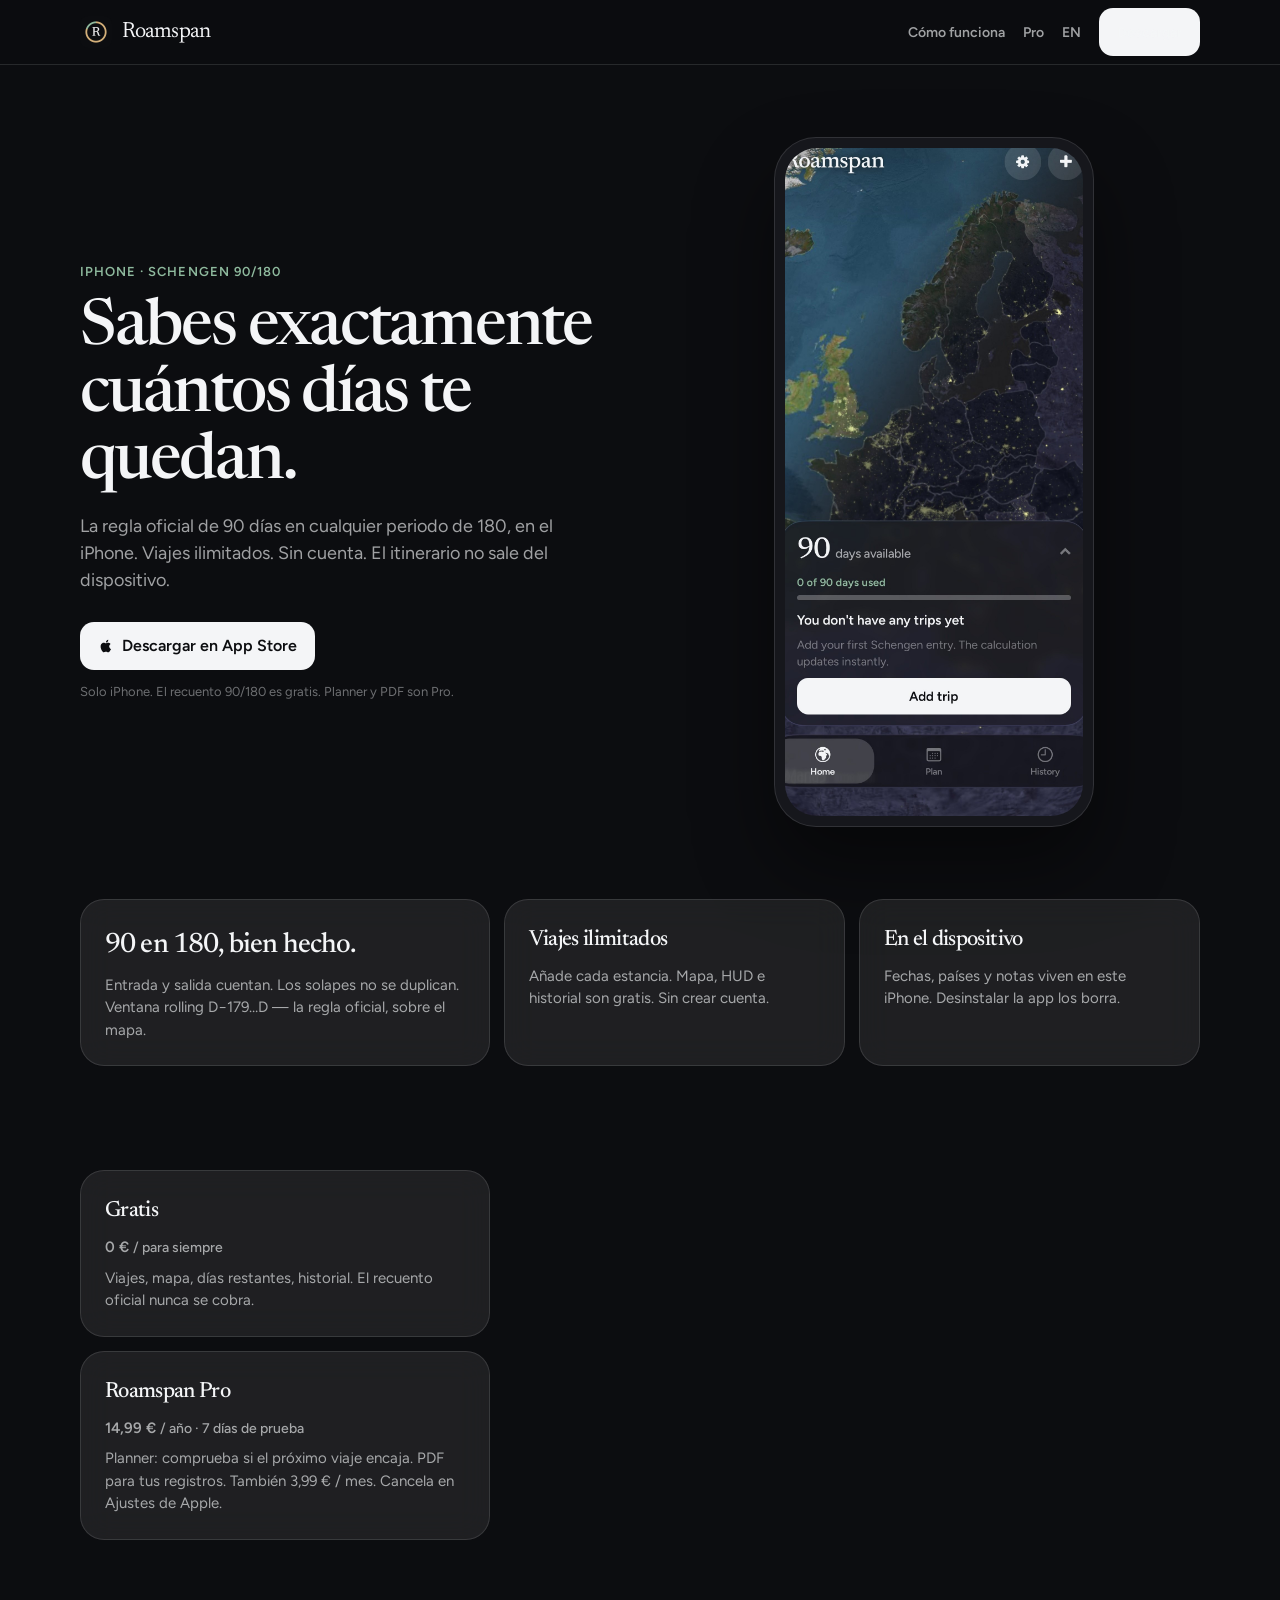
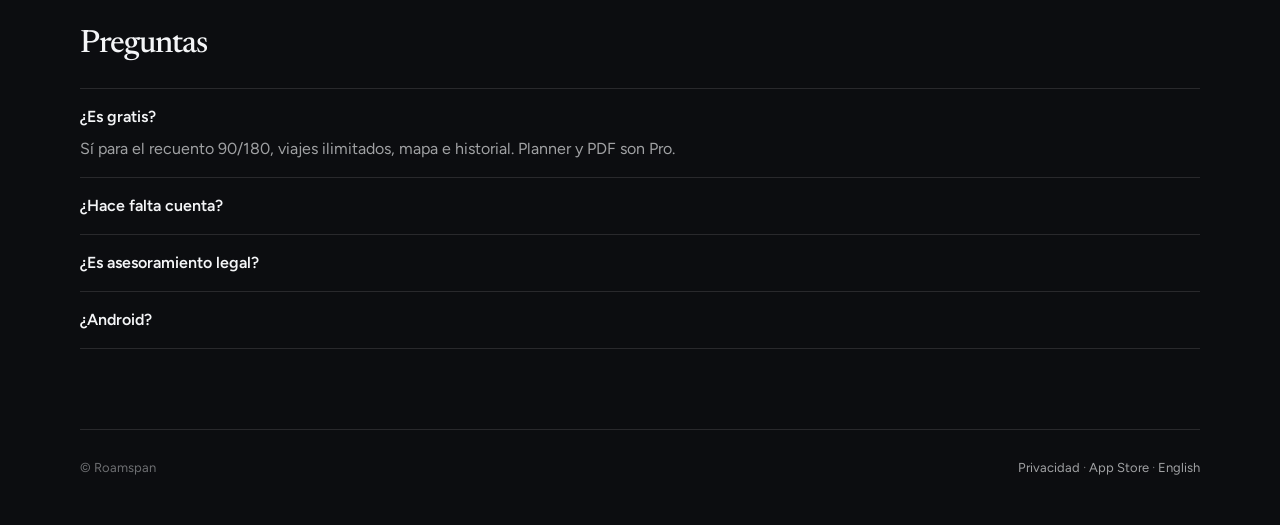
==== es/index.html @ 3d86e98d "feat(web): landing en inglés como idioma principal Raíz y privacidad en inglés; español en /es/. Moc" ====
<!doctype html>
<html lang="es">
<head>
  <meta charset="utf-8" />
  <meta name="viewport" content="width=device-width, initial-scale=1" />
  <title>Roamspan — Sabes cuántos días Schengen te quedan</title>
  <meta name="description" content="La regla oficial 90/180 en el iPhone. Viajes ilimitados, sin cuenta. El itinerario no sale del dispositivo." />
  <link rel="canonical" href="https://roamspan.app/es/" />
  <link rel="alternate" hreflang="en" href="https://roamspan.app/" />
  <link rel="alternate" hreflang="es" href="https://roamspan.app/es/" />
  <link rel="alternate" hreflang="x-default" href="https://roamspan.app/" />
  <meta name="apple-itunes-app" content="app-id=6804630253, affiliate-data=ct=web_es" />
  <meta property="og:locale" content="es_ES" />
  <meta property="og:title" content="Roamspan — Sabes cuántos días Schengen te quedan" />
  <meta property="og:image" content="https://roamspan.app/og.jpg" />
  <link rel="icon" href="/favicon.png" />
  <link rel="apple-touch-icon" href="/icon.png" />
  <link rel="preconnect" href="https://fonts.googleapis.com" />
  <link rel="preconnect" href="https://fonts.gstatic.com" crossorigin />
  <link href="https://fonts.googleapis.com/css2?family=Figtree:wght@400;500;600&family=Newsreader:opsz,wght@6..72,500&display=swap" rel="stylesheet" />
  <link rel="stylesheet" href="/styles.css" />
</head>
<body>
  <header class="nav">
    <div class="wrap nav-inner">
      <a class="brand" href="/es/"><img src="/icon.png" width="32" height="32" alt="" />Roamspan</a>
      <nav class="nav-links">
        <a href="#how">Cómo funciona</a>
        <a href="#pro">Pro</a>
        <a href="/" class="lang" hreflang="en">EN</a>
        <a class="btn" href="https://apps.apple.com/app/id6804630253">Descargar</a>
      </nav>
    </div>
  </header>

  <main>
    <section class="wrap hero">
      <div>
        <p class="kicker">iPhone · Schengen 90/180</p>
        <h1>Sabes exactamente cuántos días te quedan.</h1>
        <p class="lede">La regla oficial de 90 días en cualquier periodo de 180, en el iPhone. Viajes ilimitados. Sin cuenta. El itinerario no sale del dispositivo.</p>
        <div class="cta-row">
          <a class="btn" href="https://apps.apple.com/app/id6804630253">
            <svg viewBox="0 0 24 24" aria-hidden="true"><path fill="currentColor" d="M16.7 12.6c0-2.4 2-3.6 2.1-3.7-1.1-1.7-2.9-1.9-3.5-1.9-1.5-.2-2.9.9-3.6.9s-1.9-1-3.1-.9c-1.6 0-3.1 1-3.9 2.4-1.7 2.9-.4 7.2 1.2 9.6.8 1.2 1.7 2.5 3 2.4 1.2-.1 1.6-.7 3.1-.7s1.8.7 3.1.7 2-.1 3-2.3c1.1-1.3 1.5-2.5 1.5-2.6-.1 0-2.8-1.1-2.9-4.3zM14.5 5.8c.6-.8 1.1-1.9.9-3-.9 0-2 .6-2.6 1.3-.6.7-1.1 1.8-.9 2.8 1 .1 2-.5 2.6-1.1z"/></svg>
            Descargar en App Store
          </a>
        </div>
        <p class="fine">Solo iPhone. El recuento 90/180 es gratis. Planner y PDF son Pro.</p>
      </div>
      <div class="phone" aria-hidden="true">
        <img src="/app-home.jpg" alt="" width="390" height="800" />
      </div>
    </section>

    <section class="wrap bento" id="how">
      <article class="card wide">
        <h2>90 en 180, bien hecho.</h2>
        <p>Entrada y salida cuentan. Los solapes no se duplican. Ventana rolling D−179…D — la regla oficial, sobre el mapa.</p>
      </article>
      <article class="card">
        <h3>Viajes ilimitados</h3>
        <p>Añade cada estancia. Mapa, HUD e historial son gratis. Sin crear cuenta.</p>
      </article>
      <article class="card">
        <h3>En el dispositivo</h3>
        <p>Fechas, países y notas viven en este iPhone. Desinstalar la app los borra.</p>
      </article>
    </section>

    <section class="wrap bento" id="pro">
      <article class="card">
        <h3>Gratis</h3>
        <p class="price">0 € <span>/ para siempre</span></p>
        <p>Viajes, mapa, días restantes, historial. El recuento oficial nunca se cobra.</p>
      </article>
      <article class="card wide">
        <h3>Roamspan Pro</h3>
        <p class="price">14,99 € <span>/ año · 7 días de prueba</span></p>
        <p>Planner: comprueba si el próximo viaje encaja. PDF para tus registros. También 3,99 € / mes. Cancela en Ajustes de Apple.</p>
      </article>
    </section>

    <section class="wrap faq">
      <h2>Preguntas</h2>
      <details open>
        <summary>¿Es gratis?</summary>
        <p>Sí para el recuento 90/180, viajes ilimitados, mapa e historial. Planner y PDF son Pro.</p>
      </details>
      <details>
        <summary>¿Hace falta cuenta?</summary>
        <p>No. No hay inicio de sesión. Los viajes se quedan en el iPhone.</p>
      </details>
      <details>
        <summary>¿Es asesoramiento legal?</summary>
        <p>No. Roamspan es una herramienta de planificación. Las autoridades fronterizas tienen siempre la decisión definitiva.</p>
      </details>
      <details>
        <summary>¿Android?</summary>
        <p>No en V1. Roamspan es solo iPhone por ahora.</p>
      </details>
    </section>
  </main>

  <footer class="wrap foot">
    <span>© Roamspan</span>
    <span>
      <a href="/es/privacy/">Privacidad</a>
      ·
      <a href="https://apps.apple.com/app/id6804630253">App Store</a>
      ·
      <a href="/" hreflang="en">English</a>
    </span>
  </footer>
</body>
</html>
---- styles.css ----
:root {
  --bg: #0c0d10;
  --fg: #f4f5f7;
  --muted: rgba(244, 245, 247, 0.64);
  --subtle: rgba(244, 245, 247, 0.42);
  --ok: #8fba9e;
  --warn: #d4b07a;
  --fill: rgba(255, 255, 255, 0.08);
  --line: rgba(244, 245, 247, 0.12);
  --glass: rgba(22, 23, 28, 0.55);
}

* { box-sizing: border-box; margin: 0; padding: 0; }
html { scroll-behavior: smooth; }
body {
  font-family: Figtree, ui-sans-serif, system-ui, sans-serif;
  background: var(--bg);
  color: var(--fg);
  line-height: 1.5;
  -webkit-font-smoothing: antialiased;
}
a { color: inherit; }
img { max-width: 100%; display: block; }

.wrap { width: min(1120px, calc(100% - 40px)); margin-inline: auto; }
.serif { font-family: Newsreader, ui-serif, Georgia, serif; }

.nav {
  position: sticky;
  top: 0;
  z-index: 20;
  backdrop-filter: blur(18px);
  background: rgba(12, 13, 16, 0.72);
  border-bottom: 1px solid var(--line);
}
.nav-inner {
  display: flex;
  align-items: center;
  justify-content: space-between;
  min-height: 64px;
  gap: 16px;
}
.brand {
  display: flex;
  align-items: center;
  gap: 10px;
  text-decoration: none;
  font-family: Newsreader, ui-serif, Georgia, serif;
  font-size: 22px;
  letter-spacing: -0.04em;
}
.brand img { width: 32px; height: 32px; border-radius: 8px; }
.nav-links { display: flex; align-items: center; gap: 18px; }
.nav-links a { color: var(--muted); text-decoration: none; font-size: 14px; font-weight: 600; }
.nav-links a:hover { color: var(--fg); }
.lang { font-size: 13px; color: var(--subtle); text-decoration: none; font-weight: 600; }

.btn {
  display: inline-flex;
  align-items: center;
  justify-content: center;
  gap: 8px;
  min-height: 48px;
  padding: 0 18px;
  border-radius: 14px;
  background: var(--fg);
  color: var(--bg);
  font-weight: 600;
  font-size: 16px;
  text-decoration: none;
  border: 0;
}
.btn:hover { filter: brightness(0.96); }
.btn svg { width: 16px; height: 16px; }
.btn-ghost {
  background: transparent;
  color: var(--fg);
  border: 1px solid var(--line);
}

.hero {
  display: grid;
  grid-template-columns: 1fr 1fr;
  gap: 56px;
  align-items: center;
  padding: 72px 0 40px;
}
.kicker {
  color: var(--ok);
  font-size: 13px;
  font-weight: 600;
  letter-spacing: 0.08em;
  text-transform: uppercase;
  margin-bottom: 14px;
}
h1 {
  font-family: Newsreader, ui-serif, Georgia, serif;
  font-size: clamp(40px, 5vw, 64px);
  font-weight: 500;
  letter-spacing: -0.035em;
  line-height: 1.05;
  margin-bottom: 16px;
}
.lede {
  color: var(--muted);
  font-size: 18px;
  max-width: 42ch;
  margin-bottom: 28px;
}
.cta-row { display: flex; flex-wrap: wrap; gap: 12px; align-items: center; }
.fine { color: var(--subtle); font-size: 13px; margin-top: 12px; }

.phone {
  justify-self: center;
  width: min(320px, 100%);
  aspect-ratio: 9 / 19.4;
  border-radius: 42px;
  padding: 10px;
  background: #16171c;
  border: 1px solid var(--line);
  box-shadow: 0 40px 80px rgba(0, 0, 0, 0.45);
}
.phone img {
  width: 100%;
  height: 100%;
  object-fit: cover;
  object-position: top;
  border-radius: 32px;
}

.bento {
  display: grid;
  grid-template-columns: 1.2fr 1fr 1fr;
  gap: 14px;
  padding: 32px 0 72px;
}
.card {
  background: var(--fill);
  border: 1px solid var(--line);
  border-radius: 24px;
  padding: 24px;
  backdrop-filter: blur(16px);
}
.card.wide { grid-column: 1; }
.card h2, .card h3 {
  font-family: Newsreader, ui-serif, Georgia, serif;
  font-weight: 500;
  letter-spacing: -0.03em;
  margin-bottom: 8px;
}
.card h2 { font-size: 28px; }
.card h3 { font-size: 22px; }
.card p { color: var(--muted); font-size: 15px; }
.price { font-size: 28px; font-weight: 600; margin: 8px 0; }
.price span { font-size: 14px; color: var(--muted); font-weight: 500; }

.faq { padding: 8px 0 80px; }
.faq h2 {
  font-family: Newsreader, ui-serif, Georgia, serif;
  font-size: 32px;
  font-weight: 500;
  letter-spacing: -0.03em;
  margin-bottom: 20px;
}
details {
  border-top: 1px solid var(--line);
  padding: 16px 0;
}
details:last-of-type { border-bottom: 1px solid var(--line); }
summary {
  cursor: pointer;
  font-weight: 600;
  list-style: none;
}
summary::-webkit-details-marker { display: none; }
details p { color: var(--muted); margin-top: 8px; max-width: 62ch; }

.foot {
  border-top: 1px solid var(--line);
  padding: 28px 0 48px;
  display: flex;
  justify-content: space-between;
  gap: 16px;
  flex-wrap: wrap;
  color: var(--subtle);
  font-size: 13px;
}
.foot a { color: var(--muted); text-decoration: none; }
.legal { max-width: 68ch; color: var(--muted); font-size: 16px; line-height: 1.6; }
.legal p + p { margin-top: 14px; }
.page { padding: 48px 0 80px; }
.page h1 { font-size: 42px; margin-bottom: 24px; }

@media (max-width: 840px) {
  .hero { grid-template-columns: 1fr; padding-top: 40px; }
  .phone { order: -1; width: min(260px, 70vw); }
  .bento { grid-template-columns: 1fr; }
  .card.wide { grid-column: auto; }
  h1 { font-size: 40px; }
}
@media (prefers-reduced-motion: reduce) {
  html { scroll-behavior: auto; }
}
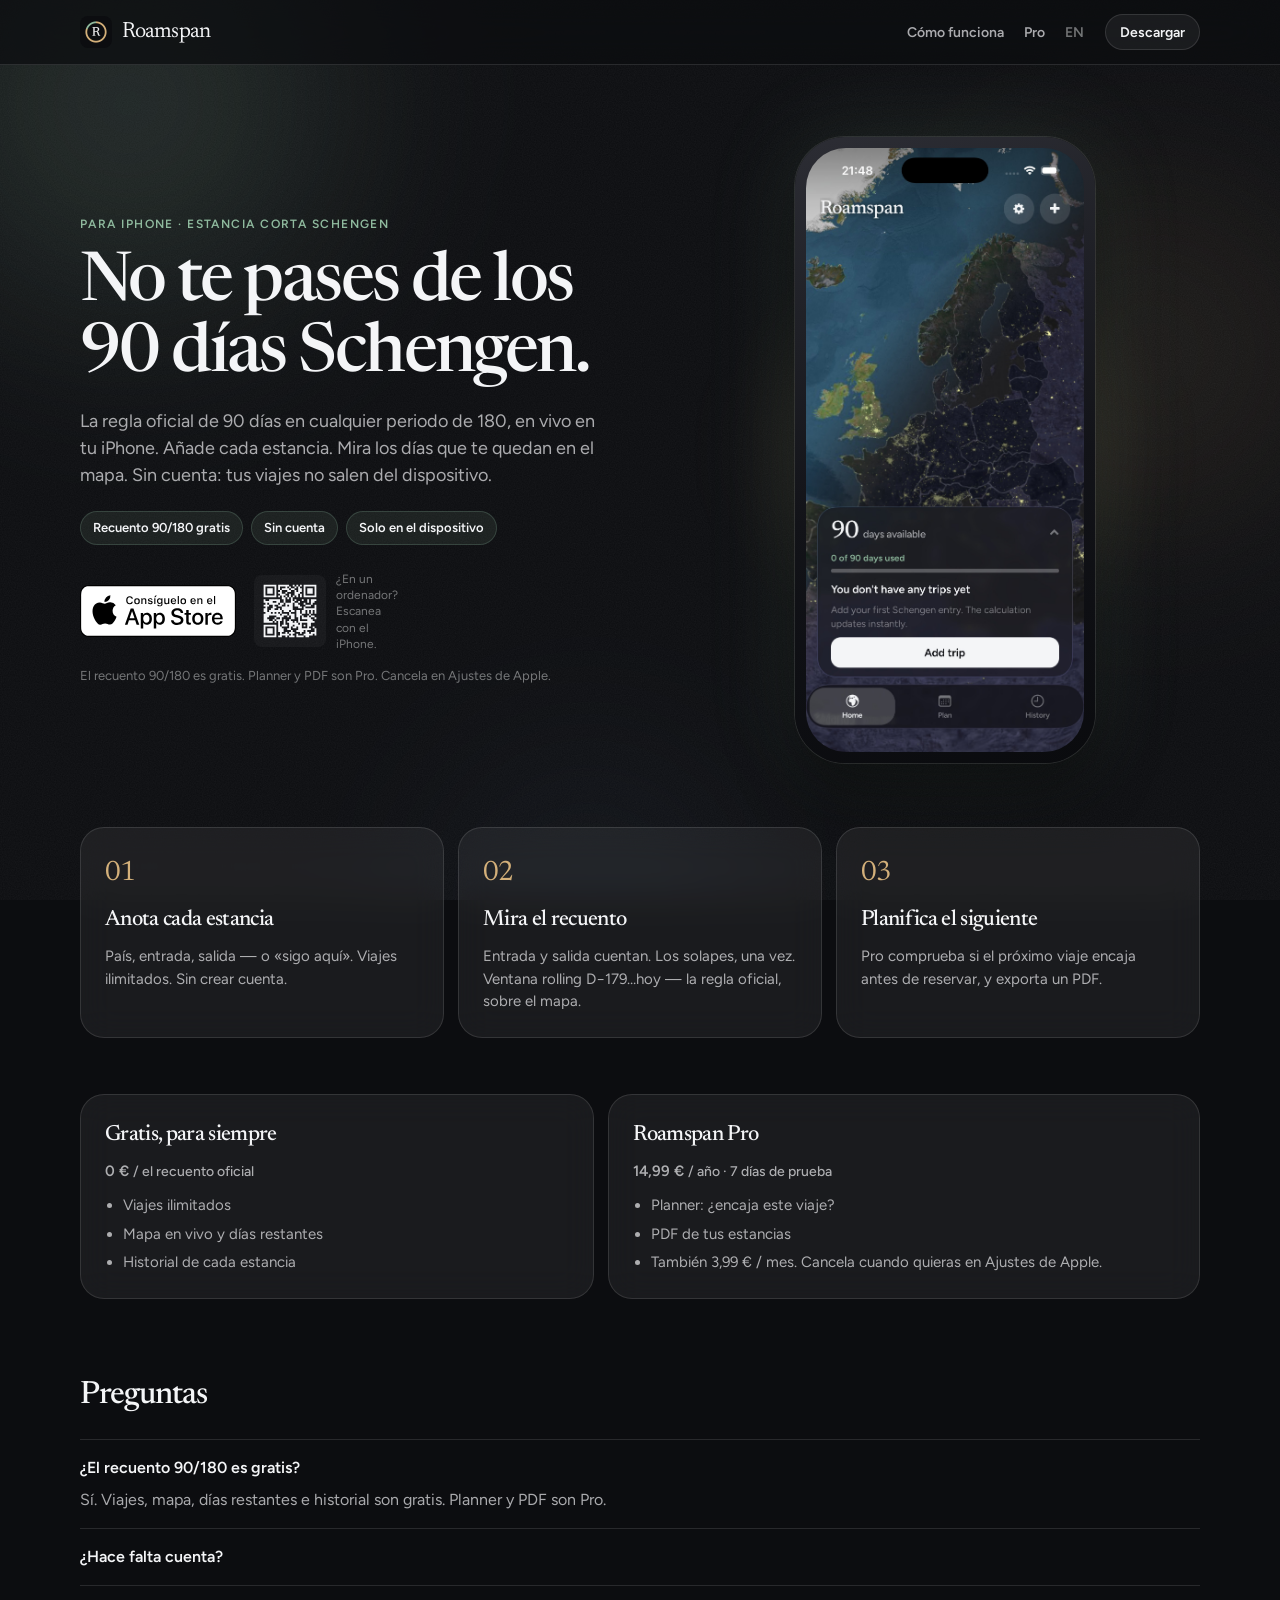
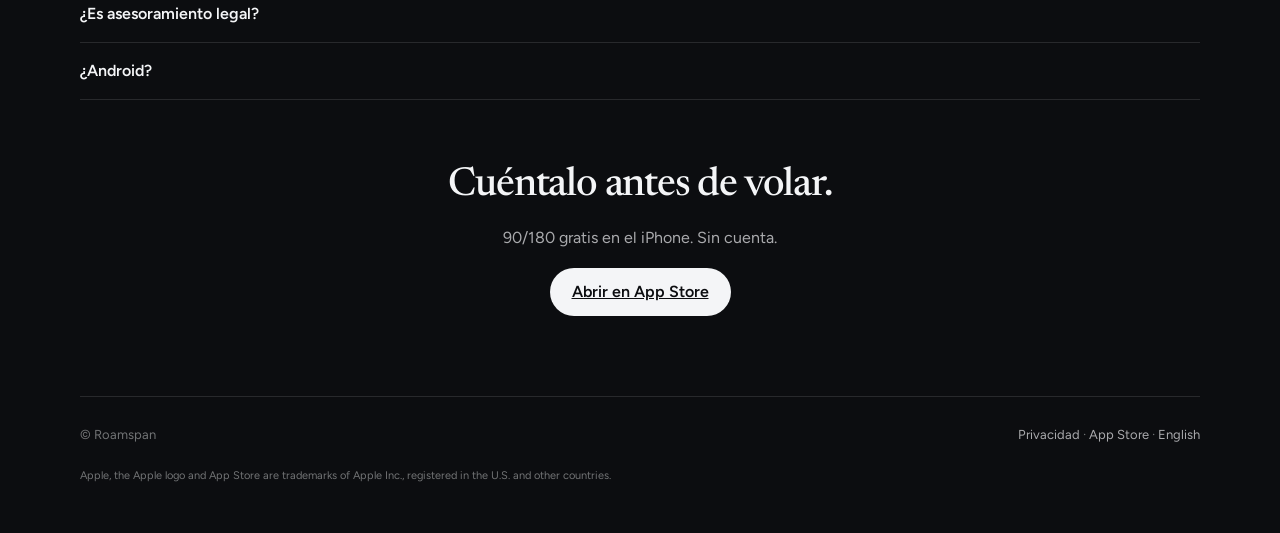
==== commit f85619f8: "fix(web): badge oficial de Apple, mockup completo y copy de conversión Fondo con orbes, CTA de nav l" ====
--- a/es/index.html
+++ b/es/index.html
@@ -3,15 +3,15 @@
 <head>
   <meta charset="utf-8" />
   <meta name="viewport" content="width=device-width, initial-scale=1" />
-  <title>Roamspan — Sabes cuántos días Schengen te quedan</title>
-  <meta name="description" content="La regla oficial 90/180 en el iPhone. Viajes ilimitados, sin cuenta. El itinerario no sale del dispositivo." />
+  <title>Roamspan — No te pases de los 90 días Schengen</title>
+  <meta name="description" content="La regla oficial de 90 días en cualquier periodo de 180, en vivo en el iPhone. Viajes ilimitados. Sin cuenta. El itinerario no sale del dispositivo." />
   <link rel="canonical" href="https://roamspan.app/es/" />
   <link rel="alternate" hreflang="en" href="https://roamspan.app/" />
   <link rel="alternate" hreflang="es" href="https://roamspan.app/es/" />
   <link rel="alternate" hreflang="x-default" href="https://roamspan.app/" />
   <meta name="apple-itunes-app" content="app-id=6804630253, affiliate-data=ct=web_es" />
   <meta property="og:locale" content="es_ES" />
-  <meta property="og:title" content="Roamspan — Sabes cuántos días Schengen te quedan" />
+  <meta property="og:title" content="Roamspan — No te pases de los 90 días Schengen" />
   <meta property="og:image" content="https://roamspan.app/og.jpg" />
   <link rel="icon" href="/favicon.png" />
   <link rel="apple-touch-icon" href="/icon.png" />
@@ -21,6 +21,13 @@
   <link rel="stylesheet" href="/styles.css" />
 </head>
 <body>
+  <div class="bg" aria-hidden="true">
+    <div class="orb orb-a"></div>
+    <div class="orb orb-b"></div>
+    <div class="orb orb-c"></div>
+    <div class="grain"></div>
+  </div>
+
   <header class="nav">
     <div class="wrap nav-inner">
       <a class="brand" href="/es/"><img src="/icon.png" width="32" height="32" alt="" />Roamspan</a>
@@ -28,67 +35,88 @@
         <a href="#how">Cómo funciona</a>
         <a href="#pro">Pro</a>
         <a href="/" class="lang" hreflang="en">EN</a>
-        <a class="btn" href="https://apps.apple.com/app/id6804630253">Descargar</a>
+        <a class="nav-cta" href="https://apps.apple.com/app/id6804630253">Descargar</a>
       </nav>
     </div>
   </header>
 
   <main>
     <section class="wrap hero">
-      <div>
-        <p class="kicker">iPhone · Schengen 90/180</p>
-        <h1>Sabes exactamente cuántos días te quedan.</h1>
-        <p class="lede">La regla oficial de 90 días en cualquier periodo de 180, en el iPhone. Viajes ilimitados. Sin cuenta. El itinerario no sale del dispositivo.</p>
+      <div class="hero-copy">
+        <p class="kicker">Para iPhone · estancia corta Schengen</p>
+        <h1>No te pases de los 90 días Schengen.</h1>
+        <p class="lede">La regla oficial de 90 días en cualquier periodo de 180, en vivo en tu iPhone. Añade cada estancia. Mira los días que te quedan en el mapa. Sin cuenta: tus viajes no salen del dispositivo.</p>
+        <ul class="chips">
+          <li>Recuento 90/180 gratis</li>
+          <li>Sin cuenta</li>
+          <li>Solo en el dispositivo</li>
+        </ul>
         <div class="cta-row">
-          <a class="btn" href="https://apps.apple.com/app/id6804630253">
-            <svg viewBox="0 0 24 24" aria-hidden="true"><path fill="currentColor" d="M16.7 12.6c0-2.4 2-3.6 2.1-3.7-1.1-1.7-2.9-1.9-3.5-1.9-1.5-.2-2.9.9-3.6.9s-1.9-1-3.1-.9c-1.6 0-3.1 1-3.9 2.4-1.7 2.9-.4 7.2 1.2 9.6.8 1.2 1.7 2.5 3 2.4 1.2-.1 1.6-.7 3.1-.7s1.8.7 3.1.7 2-.1 3-2.3c1.1-1.3 1.5-2.5 1.5-2.6-.1 0-2.8-1.1-2.9-4.3zM14.5 5.8c.6-.8 1.1-1.9.9-3-.9 0-2 .6-2.6 1.3-.6.7-1.1 1.8-.9 2.8 1 .1 2-.5 2.6-1.1z"/></svg>
-            Descargar en App Store
+          <a class="store-badge" href="https://apps.apple.com/app/id6804630253">
+            <img src="/badge-es.svg" alt="Descargar en App Store" height="52" width="156" />
           </a>
+          <div class="scan">
+            <img src="/qr.svg" width="72" height="72" alt="Código QR a App Store" />
+            <span>¿En un ordenador? Escanea con el iPhone.</span>
+          </div>
         </div>
-        <p class="fine">Solo iPhone. El recuento 90/180 es gratis. Planner y PDF son Pro.</p>
+        <p class="fine">El recuento 90/180 es gratis. Planner y PDF son Pro. Cancela en Ajustes de Apple.</p>
       </div>
-      <div class="phone" aria-hidden="true">
-        <img src="/app-home.jpg" alt="" width="390" height="800" />
+      <div class="stage">
+        <div class="phone">
+          <img src="/app-home.jpg" alt="Inicio de Roamspan: 90 días disponibles sobre el mapa Schengen" width="1206" height="2622" />
+        </div>
       </div>
     </section>
 
-    <section class="wrap bento" id="how">
-      <article class="card wide">
-        <h2>90 en 180, bien hecho.</h2>
-        <p>Entrada y salida cuentan. Los solapes no se duplican. Ventana rolling D−179…D — la regla oficial, sobre el mapa.</p>
+    <section class="wrap steps" id="how">
+      <article class="step">
+        <p class="n">01</p>
+        <h2>Anota cada estancia</h2>
+        <p>País, entrada, salida — o «sigo aquí». Viajes ilimitados. Sin crear cuenta.</p>
       </article>
-      <article class="card">
-        <h3>Viajes ilimitados</h3>
-        <p>Añade cada estancia. Mapa, HUD e historial son gratis. Sin crear cuenta.</p>
+      <article class="step">
+        <p class="n">02</p>
+        <h2>Mira el recuento</h2>
+        <p>Entrada y salida cuentan. Los solapes, una vez. Ventana rolling D−179…hoy — la regla oficial, sobre el mapa.</p>
       </article>
-      <article class="card">
-        <h3>En el dispositivo</h3>
-        <p>Fechas, países y notas viven en este iPhone. Desinstalar la app los borra.</p>
+      <article class="step">
+        <p class="n">03</p>
+        <h2>Planifica el siguiente</h2>
+        <p>Pro comprueba si el próximo viaje encaja antes de reservar, y exporta un PDF.</p>
       </article>
     </section>
 
     <section class="wrap bento" id="pro">
       <article class="card">
-        <h3>Gratis</h3>
-        <p class="price">0 € <span>/ para siempre</span></p>
-        <p>Viajes, mapa, días restantes, historial. El recuento oficial nunca se cobra.</p>
+        <h3>Gratis, para siempre</h3>
+        <p class="price">0 € <span>/ el recuento oficial</span></p>
+        <ul>
+          <li>Viajes ilimitados</li>
+          <li>Mapa en vivo y días restantes</li>
+          <li>Historial de cada estancia</li>
+        </ul>
       </article>
-      <article class="card wide">
+      <article class="card">
         <h3>Roamspan Pro</h3>
         <p class="price">14,99 € <span>/ año · 7 días de prueba</span></p>
-        <p>Planner: comprueba si el próximo viaje encaja. PDF para tus registros. También 3,99 € / mes. Cancela en Ajustes de Apple.</p>
+        <ul>
+          <li>Planner: ¿encaja este viaje?</li>
+          <li>PDF de tus estancias</li>
+          <li>También 3,99 € / mes. Cancela cuando quieras en Ajustes de Apple.</li>
+        </ul>
       </article>
     </section>
 
     <section class="wrap faq">
       <h2>Preguntas</h2>
       <details open>
-        <summary>¿Es gratis?</summary>
-        <p>Sí para el recuento 90/180, viajes ilimitados, mapa e historial. Planner y PDF son Pro.</p>
+        <summary>¿El recuento 90/180 es gratis?</summary>
+        <p>Sí. Viajes, mapa, días restantes e historial son gratis. Planner y PDF son Pro.</p>
       </details>
       <details>
         <summary>¿Hace falta cuenta?</summary>
-        <p>No. No hay inicio de sesión. Los viajes se quedan en el iPhone.</p>
+        <p>No. No hay inicio de sesión. Fechas, países y notas viven en este iPhone. Desinstalar la app los borra.</p>
       </details>
       <details>
         <summary>¿Es asesoramiento legal?</summary>
@@ -96,8 +124,16 @@
       </details>
       <details>
         <summary>¿Android?</summary>
-        <p>No en V1. Roamspan es solo iPhone por ahora.</p>
+        <p>No en V1. Roamspan es para iPhone.</p>
       </details>
+    </section>
+
+    <section class="wrap end">
+      <h2>Cuéntalo antes de volar.</h2>
+      <p>90/180 gratis en el iPhone. Sin cuenta.</p>
+      <div class="cta-row">
+        <a class="nav-cta" href="https://apps.apple.com/app/id6804630253">Abrir en App Store</a>
+      </div>
     </section>
   </main>
 
@@ -110,6 +146,7 @@
       ·
       <a href="/" hreflang="en">English</a>
     </span>
+    <p class="legal-note">Apple, the Apple logo and App Store are trademarks of Apple Inc., registered in the U.S. and other countries.</p>
   </footer>
 </body>
 </html>
--- a/styles.css
+++ b/styles.css
@@ -1,13 +1,13 @@
 :root {
   --bg: #0c0d10;
   --fg: #f4f5f7;
-  --muted: rgba(244, 245, 247, 0.64);
-  --subtle: rgba(244, 245, 247, 0.42);
+  --muted: rgba(244, 245, 247, 0.68);
+  --subtle: rgba(244, 245, 247, 0.44);
   --ok: #8fba9e;
-  --warn: #d4b07a;
-  --fill: rgba(255, 255, 255, 0.08);
+  --gold: #d4b07a;
+  --fill: rgba(255, 255, 255, 0.06);
   --line: rgba(244, 245, 247, 0.12);
-  --glass: rgba(22, 23, 28, 0.55);
+  --glass: rgba(12, 13, 16, 0.72);
 }
 
 * { box-sizing: border-box; margin: 0; padding: 0; }
@@ -18,19 +18,89 @@
   color: var(--fg);
   line-height: 1.5;
   -webkit-font-smoothing: antialiased;
+  overflow-x: hidden;
 }
 a { color: inherit; }
 img { max-width: 100%; display: block; }
 
 .wrap { width: min(1120px, calc(100% - 40px)); margin-inline: auto; }
-.serif { font-family: Newsreader, ui-serif, Georgia, serif; }
+
+/* Ambient field */
+.bg {
+  position: fixed;
+  inset: 0;
+  z-index: 0;
+  pointer-events: none;
+  overflow: hidden;
+}
+.orb {
+  position: absolute;
+  border-radius: 50%;
+  filter: blur(80px);
+  opacity: 0.55;
+  will-change: transform;
+}
+.orb-a {
+  width: 52vw;
+  height: 52vw;
+  left: -16vw;
+  top: -18vw;
+  background: radial-gradient(circle, rgba(143, 186, 158, 0.38), transparent 68%);
+  animation: drift-a 22s ease-in-out infinite alternate;
+}
+.orb-b {
+  width: 44vw;
+  height: 44vw;
+  right: -12vw;
+  top: 8vh;
+  background: radial-gradient(circle, rgba(212, 176, 122, 0.22), transparent 68%);
+  animation: drift-b 28s ease-in-out infinite alternate;
+}
+.orb-c {
+  width: 36vw;
+  height: 36vw;
+  left: 28vw;
+  bottom: -18vw;
+  background: radial-gradient(circle, rgba(90, 120, 160, 0.18), transparent 70%);
+  animation: drift-c 26s ease-in-out infinite alternate;
+}
+.grain {
+  position: absolute;
+  inset: 0;
+  opacity: 0.09;
+  mix-blend-mode: overlay;
+  background-image: url("data:image/svg+xml;utf8,<svg xmlns='http://www.w3.org/2000/svg' width='160' height='160'><filter id='n'><feTurbulence type='fractalNoise' baseFrequency='0.85' numOctaves='2' stitchTiles='stitch'/><feColorMatrix values='0 0 0 0 1  0 0 0 0 1  0 0 0 0 1  0 0 0 0.55 0'/></filter><rect width='100%' height='100%' filter='url(%23n)'/></svg>");
+}
+
+@keyframes drift-a {
+  from { transform: translate(0, 0) scale(1); }
+  to { transform: translate(8%, 12%) scale(1.08); }
+}
+@keyframes drift-b {
+  from { transform: translate(0, 0) scale(1); }
+  to { transform: translate(-10%, 8%) scale(1.12); }
+}
+@keyframes drift-c {
+  from { transform: translate(0, 0); }
+  to { transform: translate(-6%, -10%); }
+}
+@keyframes rise {
+  from { opacity: 0; transform: translateY(14px); }
+  to { opacity: 1; transform: none; }
+}
+@keyframes glow {
+  from { opacity: 0.55; transform: scale(0.92); }
+  to { opacity: 1; transform: scale(1.06); }
+}
+
+.nav, main, footer { position: relative; z-index: 1; }
 
 .nav {
   position: sticky;
   top: 0;
   z-index: 20;
-  backdrop-filter: blur(18px);
-  background: rgba(12, 13, 16, 0.72);
+  backdrop-filter: blur(22px) saturate(1.2);
+  background: var(--glass);
   border-bottom: 1px solid var(--line);
 }
 .nav-inner {
@@ -50,89 +120,183 @@
   letter-spacing: -0.04em;
 }
 .brand img { width: 32px; height: 32px; border-radius: 8px; }
-.nav-links { display: flex; align-items: center; gap: 18px; }
-.nav-links a { color: var(--muted); text-decoration: none; font-size: 14px; font-weight: 600; }
+.nav-links { display: flex; align-items: center; gap: 20px; }
+.nav-links a {
+  color: var(--muted);
+  text-decoration: none;
+  font-size: 14px;
+  font-weight: 600;
+}
 .nav-links a:hover { color: var(--fg); }
-.lang { font-size: 13px; color: var(--subtle); text-decoration: none; font-weight: 600; }
-
-.btn {
+.nav-links a.lang { color: var(--subtle); letter-spacing: 0.04em; }
+.nav-cta {
   display: inline-flex;
   align-items: center;
-  justify-content: center;
-  gap: 8px;
-  min-height: 48px;
-  padding: 0 18px;
-  border-radius: 14px;
-  background: var(--fg);
-  color: var(--bg);
-  font-weight: 600;
-  font-size: 16px;
-  text-decoration: none;
-  border: 0;
-}
-.btn:hover { filter: brightness(0.96); }
-.btn svg { width: 16px; height: 16px; }
-.btn-ghost {
-  background: transparent;
-  color: var(--fg);
+  min-height: 36px;
+  padding: 0 14px;
+  border-radius: 999px;
   border: 1px solid var(--line);
-}
+  background: rgba(255, 255, 255, 0.06);
+  color: var(--fg) !important;
+  font-size: 13px;
+  font-weight: 600;
+}
+.nav-cta:hover { background: rgba(255, 255, 255, 0.12); color: var(--fg) !important; }
 
 .hero {
   display: grid;
-  grid-template-columns: 1fr 1fr;
-  gap: 56px;
-  align-items: center;
-  padding: 72px 0 40px;
-}
+  grid-template-columns: 1.05fr 0.95fr;
+  gap: 48px;
+  align-items: center;
+  padding: 72px 0 56px;
+}
+.hero-copy > * { animation: rise 0.75s cubic-bezier(0.22, 1, 0.36, 1) both; }
+.hero-copy > *:nth-child(2) { animation-delay: 0.07s; }
+.hero-copy > *:nth-child(3) { animation-delay: 0.14s; }
+.hero-copy > *:nth-child(4) { animation-delay: 0.2s; }
+.hero-copy > *:nth-child(5) { animation-delay: 0.26s; }
+.hero-copy > *:nth-child(6) { animation-delay: 0.32s; }
+
 .kicker {
   color: var(--ok);
-  font-size: 13px;
-  font-weight: 600;
-  letter-spacing: 0.08em;
+  font-size: 12px;
+  font-weight: 600;
+  letter-spacing: 0.12em;
   text-transform: uppercase;
-  margin-bottom: 14px;
+  margin-bottom: 16px;
 }
 h1 {
   font-family: Newsreader, ui-serif, Georgia, serif;
-  font-size: clamp(40px, 5vw, 64px);
-  font-weight: 500;
-  letter-spacing: -0.035em;
-  line-height: 1.05;
-  margin-bottom: 16px;
+  font-size: clamp(40px, 5.4vw, 68px);
+  font-weight: 500;
+  letter-spacing: -0.038em;
+  line-height: 1.04;
+  margin-bottom: 18px;
 }
 .lede {
   color: var(--muted);
   font-size: 18px;
-  max-width: 42ch;
-  margin-bottom: 28px;
-}
-.cta-row { display: flex; flex-wrap: wrap; gap: 12px; align-items: center; }
-.fine { color: var(--subtle); font-size: 13px; margin-top: 12px; }
-
+  max-width: 44ch;
+  margin-bottom: 22px;
+}
+.chips {
+  display: flex;
+  flex-wrap: wrap;
+  gap: 8px;
+  list-style: none;
+  margin-bottom: 26px;
+}
+.chips li {
+  font-size: 13px;
+  font-weight: 600;
+  color: var(--fg);
+  padding: 6px 12px;
+  border-radius: 999px;
+  background: rgba(143, 186, 158, 0.1);
+  border: 1px solid rgba(143, 186, 158, 0.22);
+}
+.cta-row {
+  display: flex;
+  flex-wrap: wrap;
+  gap: 18px;
+  align-items: center;
+}
+.store-badge {
+  display: inline-block;
+  line-height: 0;
+  /* Apple: min 40px on-screen, one-quarter height as clear space */
+  padding: 10px 0;
+}
+.store-badge img {
+  height: 52px;
+  width: auto;
+}
+.scan {
+  display: flex;
+  align-items: center;
+  gap: 10px;
+  color: var(--subtle);
+  font-size: 12px;
+  max-width: 16ch;
+  line-height: 1.35;
+}
+.scan img {
+  width: 72px;
+  height: 72px;
+  flex-shrink: 0;
+  border-radius: 8px;
+  background: rgba(255, 255, 255, 0.04);
+  padding: 6px;
+}
+.fine { color: var(--subtle); font-size: 13px; margin-top: 14px; }
+
+.stage {
+  position: relative;
+  display: grid;
+  place-items: center;
+  min-height: 560px;
+  animation: rise 0.9s 0.18s cubic-bezier(0.22, 1, 0.36, 1) both;
+}
+.stage::before {
+  content: "";
+  position: absolute;
+  width: 78%;
+  height: 62%;
+  background: radial-gradient(circle, rgba(143, 186, 158, 0.4), rgba(212, 176, 122, 0.14) 42%, transparent 70%);
+  filter: blur(42px);
+  animation: glow 9s ease-in-out infinite alternate;
+}
 .phone {
-  justify-self: center;
-  width: min(320px, 100%);
-  aspect-ratio: 9 / 19.4;
-  border-radius: 42px;
-  padding: 10px;
-  background: #16171c;
-  border: 1px solid var(--line);
-  box-shadow: 0 40px 80px rgba(0, 0, 0, 0.45);
+  position: relative;
+  width: min(300px, 76vw);
+  padding: 11px;
+  border-radius: 50px;
+  background: linear-gradient(165deg, #2c2d34 0%, #121318 55%, #0a0b0e 100%);
+  box-shadow:
+    0 0 0 1px rgba(255, 255, 255, 0.1),
+    0 30px 60px rgba(0, 0, 0, 0.45),
+    0 0 90px rgba(143, 186, 158, 0.16);
 }
 .phone img {
   width: 100%;
-  height: 100%;
-  object-fit: cover;
-  object-position: top;
-  border-radius: 32px;
-}
+  height: auto;
+  border-radius: 40px;
+}
+
+.steps {
+  display: grid;
+  grid-template-columns: repeat(3, 1fr);
+  gap: 14px;
+  padding: 8px 0 56px;
+}
+.step {
+  background: var(--fill);
+  border: 1px solid var(--line);
+  border-radius: 24px;
+  padding: 24px;
+  backdrop-filter: blur(16px);
+}
+.step .n {
+  font-family: Newsreader, ui-serif, Georgia, serif;
+  font-size: 28px;
+  color: var(--gold);
+  letter-spacing: -0.04em;
+  margin-bottom: 10px;
+}
+.step h2 {
+  font-family: Newsreader, ui-serif, Georgia, serif;
+  font-weight: 500;
+  font-size: 22px;
+  letter-spacing: -0.03em;
+  margin-bottom: 8px;
+}
+.step p { color: var(--muted); font-size: 15px; }
 
 .bento {
   display: grid;
-  grid-template-columns: 1.2fr 1fr 1fr;
+  grid-template-columns: 1fr 1.15fr;
   gap: 14px;
-  padding: 32px 0 72px;
+  padding: 0 0 64px;
 }
 .card {
   background: var(--fill);
@@ -141,20 +305,25 @@
   padding: 24px;
   backdrop-filter: blur(16px);
 }
-.card.wide { grid-column: 1; }
-.card h2, .card h3 {
+.card h3 {
   font-family: Newsreader, ui-serif, Georgia, serif;
   font-weight: 500;
   letter-spacing: -0.03em;
+  font-size: 22px;
   margin-bottom: 8px;
 }
-.card h2 { font-size: 28px; }
-.card h3 { font-size: 22px; }
 .card p { color: var(--muted); font-size: 15px; }
 .price { font-size: 28px; font-weight: 600; margin: 8px 0; }
 .price span { font-size: 14px; color: var(--muted); font-weight: 500; }
-
-.faq { padding: 8px 0 80px; }
+.card ul {
+  margin-top: 12px;
+  padding-left: 18px;
+  color: var(--muted);
+  font-size: 15px;
+}
+.card li + li { margin-top: 6px; }
+
+.faq { padding: 8px 0 48px; }
 .faq h2 {
   font-family: Newsreader, ui-serif, Georgia, serif;
   font-size: 32px;
@@ -174,6 +343,29 @@
 }
 summary::-webkit-details-marker { display: none; }
 details p { color: var(--muted); margin-top: 8px; max-width: 62ch; }
+
+.end {
+  text-align: center;
+  padding: 8px 0 80px;
+}
+.end h2 {
+  font-family: Newsreader, ui-serif, Georgia, serif;
+  font-size: clamp(28px, 4vw, 40px);
+  font-weight: 500;
+  letter-spacing: -0.03em;
+  margin-bottom: 10px;
+}
+.end p { color: var(--muted); margin-bottom: 18px; }
+.end .cta-row { justify-content: center; }
+.end .nav-cta {
+  min-height: 48px;
+  padding: 0 22px;
+  font-size: 16px;
+  background: var(--fg);
+  color: var(--bg) !important;
+  border: 0;
+}
+.end .nav-cta:hover { filter: brightness(0.96); color: var(--bg) !important; }
 
 .foot {
   border-top: 1px solid var(--line);
@@ -186,18 +378,22 @@
   font-size: 13px;
 }
 .foot a { color: var(--muted); text-decoration: none; }
+.legal-note { width: 100%; font-size: 11px; color: var(--subtle); margin-top: 8px; }
 .legal { max-width: 68ch; color: var(--muted); font-size: 16px; line-height: 1.6; }
 .legal p + p { margin-top: 14px; }
 .page { padding: 48px 0 80px; }
 .page h1 { font-size: 42px; margin-bottom: 24px; }
 
 @media (max-width: 840px) {
-  .hero { grid-template-columns: 1fr; padding-top: 40px; }
-  .phone { order: -1; width: min(260px, 70vw); }
-  .bento { grid-template-columns: 1fr; }
-  .card.wide { grid-column: auto; }
-  h1 { font-size: 40px; }
+  .hero { grid-template-columns: 1fr; padding-top: 36px; gap: 28px; }
+  .stage { order: -1; min-height: 0; }
+  .phone { width: min(240px, 68vw); }
+  .steps, .bento { grid-template-columns: 1fr; }
+  h1 { font-size: 38px; }
+  .scan { display: none; }
+  .nav-links a:not(.nav-cta):not(.lang) { display: none; }
 }
 @media (prefers-reduced-motion: reduce) {
   html { scroll-behavior: auto; }
-}
+  .orb, .stage::before, .hero-copy > *, .stage { animation: none !important; }
+}
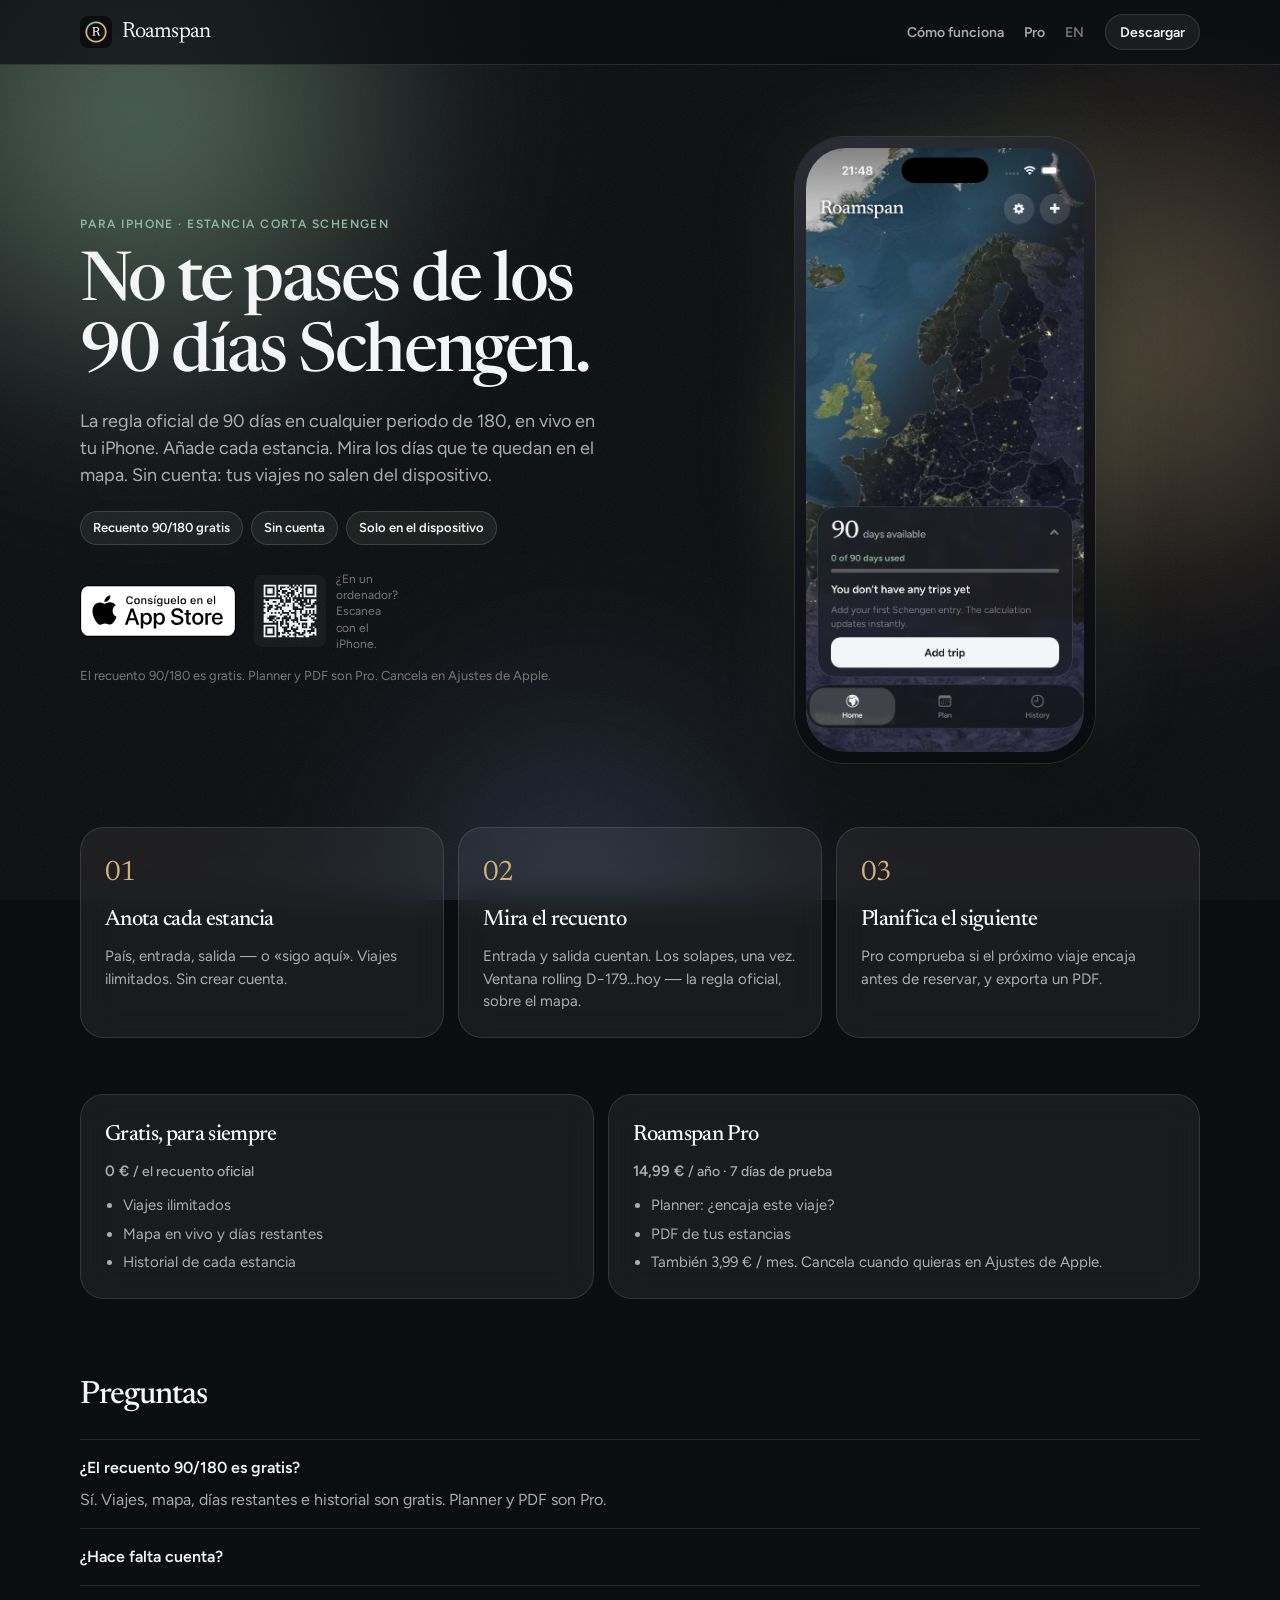
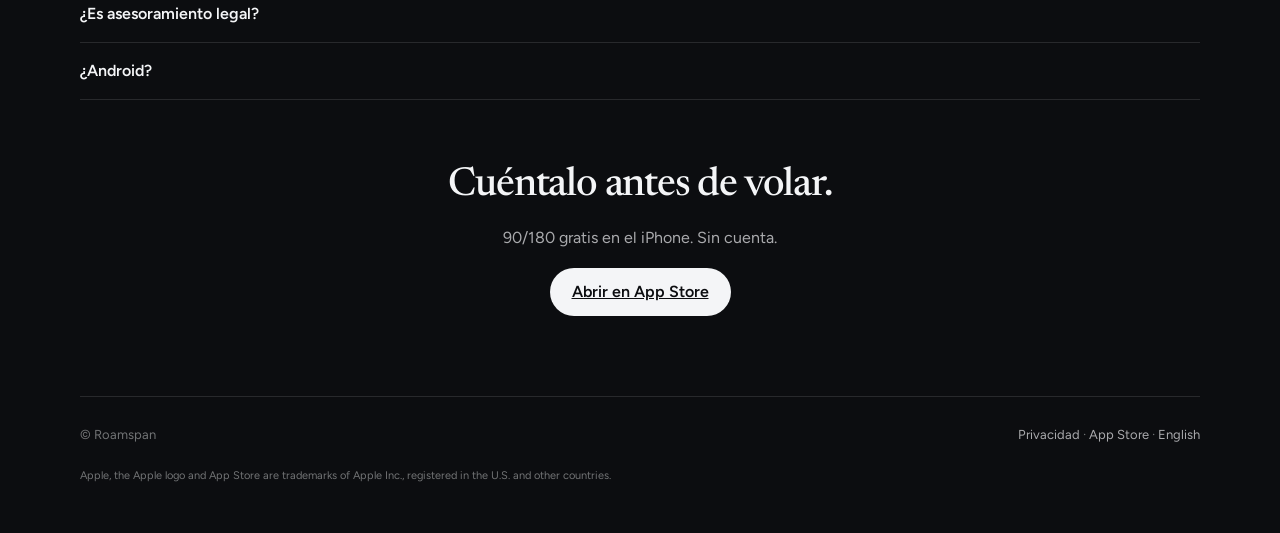
==== commit 1395f5d4: "fix(web): metadatos ausentes en /es/privacy/, paridad EN/ES del FAQ legal y accesibilidad del select" ====
--- a/es/index.html
+++ b/es/index.html
@@ -34,7 +34,7 @@
       <nav class="nav-links">
         <a href="#how">Cómo funciona</a>
         <a href="#pro">Pro</a>
-        <a href="/" class="lang" hreflang="en">EN</a>
+        <a href="/" class="lang" hreflang="en" lang="en" aria-label="English version">EN</a>
         <a class="nav-cta" href="https://apps.apple.com/app/id6804630253">Descargar</a>
       </nav>
     </div>
@@ -120,7 +120,7 @@
       </details>
       <details>
         <summary>¿Es asesoramiento legal?</summary>
-        <p>No. Roamspan es una herramienta de planificación. Las autoridades fronterizas tienen siempre la decisión definitiva.</p>
+        <p>No. Roamspan es una herramienta de planificación. Las autoridades fronterizas tienen siempre la decisión definitiva. Los visados de corta duración, los permisos de residencia y algunas normas bilaterales se rigen por otros límites.</p>
       </details>
       <details>
         <summary>¿Android?</summary>
@@ -144,7 +144,7 @@
       ·
       <a href="https://apps.apple.com/app/id6804630253">App Store</a>
       ·
-      <a href="/" hreflang="en">English</a>
+      <a href="/" hreflang="en" lang="en">English</a>
     </span>
     <p class="legal-note">Apple, the Apple logo and App Store are trademarks of Apple Inc., registered in the U.S. and other countries.</p>
   </footer>
--- a/styles.css
+++ b/styles.css
@@ -36,32 +36,31 @@
 .orb {
   position: absolute;
   border-radius: 50%;
-  filter: blur(80px);
-  opacity: 0.55;
+  filter: blur(70px);
   will-change: transform;
 }
 .orb-a {
-  width: 52vw;
-  height: 52vw;
-  left: -16vw;
-  top: -18vw;
-  background: radial-gradient(circle, rgba(143, 186, 158, 0.38), transparent 68%);
+  width: 58vw;
+  height: 58vw;
+  left: -18vw;
+  top: -20vw;
+  background: radial-gradient(circle, rgba(143, 186, 158, 0.55), transparent 68%);
   animation: drift-a 22s ease-in-out infinite alternate;
 }
 .orb-b {
-  width: 44vw;
-  height: 44vw;
-  right: -12vw;
-  top: 8vh;
-  background: radial-gradient(circle, rgba(212, 176, 122, 0.22), transparent 68%);
+  width: 48vw;
+  height: 48vw;
+  right: -14vw;
+  top: 4vh;
+  background: radial-gradient(circle, rgba(212, 176, 122, 0.38), transparent 68%);
   animation: drift-b 28s ease-in-out infinite alternate;
 }
 .orb-c {
-  width: 36vw;
-  height: 36vw;
-  left: 28vw;
-  bottom: -18vw;
-  background: radial-gradient(circle, rgba(90, 120, 160, 0.18), transparent 70%);
+  width: 42vw;
+  height: 42vw;
+  left: 24vw;
+  bottom: -20vw;
+  background: radial-gradient(circle, rgba(90, 130, 180, 0.28), transparent 70%);
   animation: drift-c 26s ease-in-out infinite alternate;
 }
 .grain {
@@ -85,8 +84,8 @@
   to { transform: translate(-6%, -10%); }
 }
 @keyframes rise {
-  from { opacity: 0; transform: translateY(14px); }
-  to { opacity: 1; transform: none; }
+  from { transform: translateY(10px); }
+  to { transform: none; }
 }
 @keyframes glow {
   from { opacity: 0.55; transform: scale(0.92); }
@@ -150,12 +149,12 @@
   align-items: center;
   padding: 72px 0 56px;
 }
-.hero-copy > * { animation: rise 0.75s cubic-bezier(0.22, 1, 0.36, 1) both; }
-.hero-copy > *:nth-child(2) { animation-delay: 0.07s; }
-.hero-copy > *:nth-child(3) { animation-delay: 0.14s; }
-.hero-copy > *:nth-child(4) { animation-delay: 0.2s; }
-.hero-copy > *:nth-child(5) { animation-delay: 0.26s; }
-.hero-copy > *:nth-child(6) { animation-delay: 0.32s; }
+.hero-copy > * { animation: rise 0.7s cubic-bezier(0.22, 1, 0.36, 1) both; }
+.hero-copy > *:nth-child(2) { animation-delay: 0.05s; }
+.hero-copy > *:nth-child(3) { animation-delay: 0.1s; }
+.hero-copy > *:nth-child(4) { animation-delay: 0.14s; }
+.hero-copy > *:nth-child(5) { animation-delay: 0.18s; }
+.hero-copy > *:nth-child(6) { animation-delay: 0.22s; }
 
 .kicker {
   color: var(--ok);
@@ -235,7 +234,7 @@
   display: grid;
   place-items: center;
   min-height: 560px;
-  animation: rise 0.9s 0.18s cubic-bezier(0.22, 1, 0.36, 1) both;
+  animation: rise 0.8s 0.08s cubic-bezier(0.22, 1, 0.36, 1) both;
 }
 .stage::before {
   content: "";
@@ -385,9 +384,10 @@
 .page h1 { font-size: 42px; margin-bottom: 24px; }
 
 @media (max-width: 840px) {
-  .hero { grid-template-columns: 1fr; padding-top: 36px; gap: 28px; }
-  .stage { order: -1; min-height: 0; }
-  .phone { width: min(240px, 68vw); }
+  .hero { grid-template-columns: 1fr; padding: 28px 0 36px; gap: 22px; }
+  .stage { min-height: 0; }
+  .phone { width: min(220px, 62vw); padding: 8px; border-radius: 40px; }
+  .phone img { border-radius: 32px; }
   .steps, .bento { grid-template-columns: 1fr; }
   h1 { font-size: 38px; }
   .scan { display: none; }
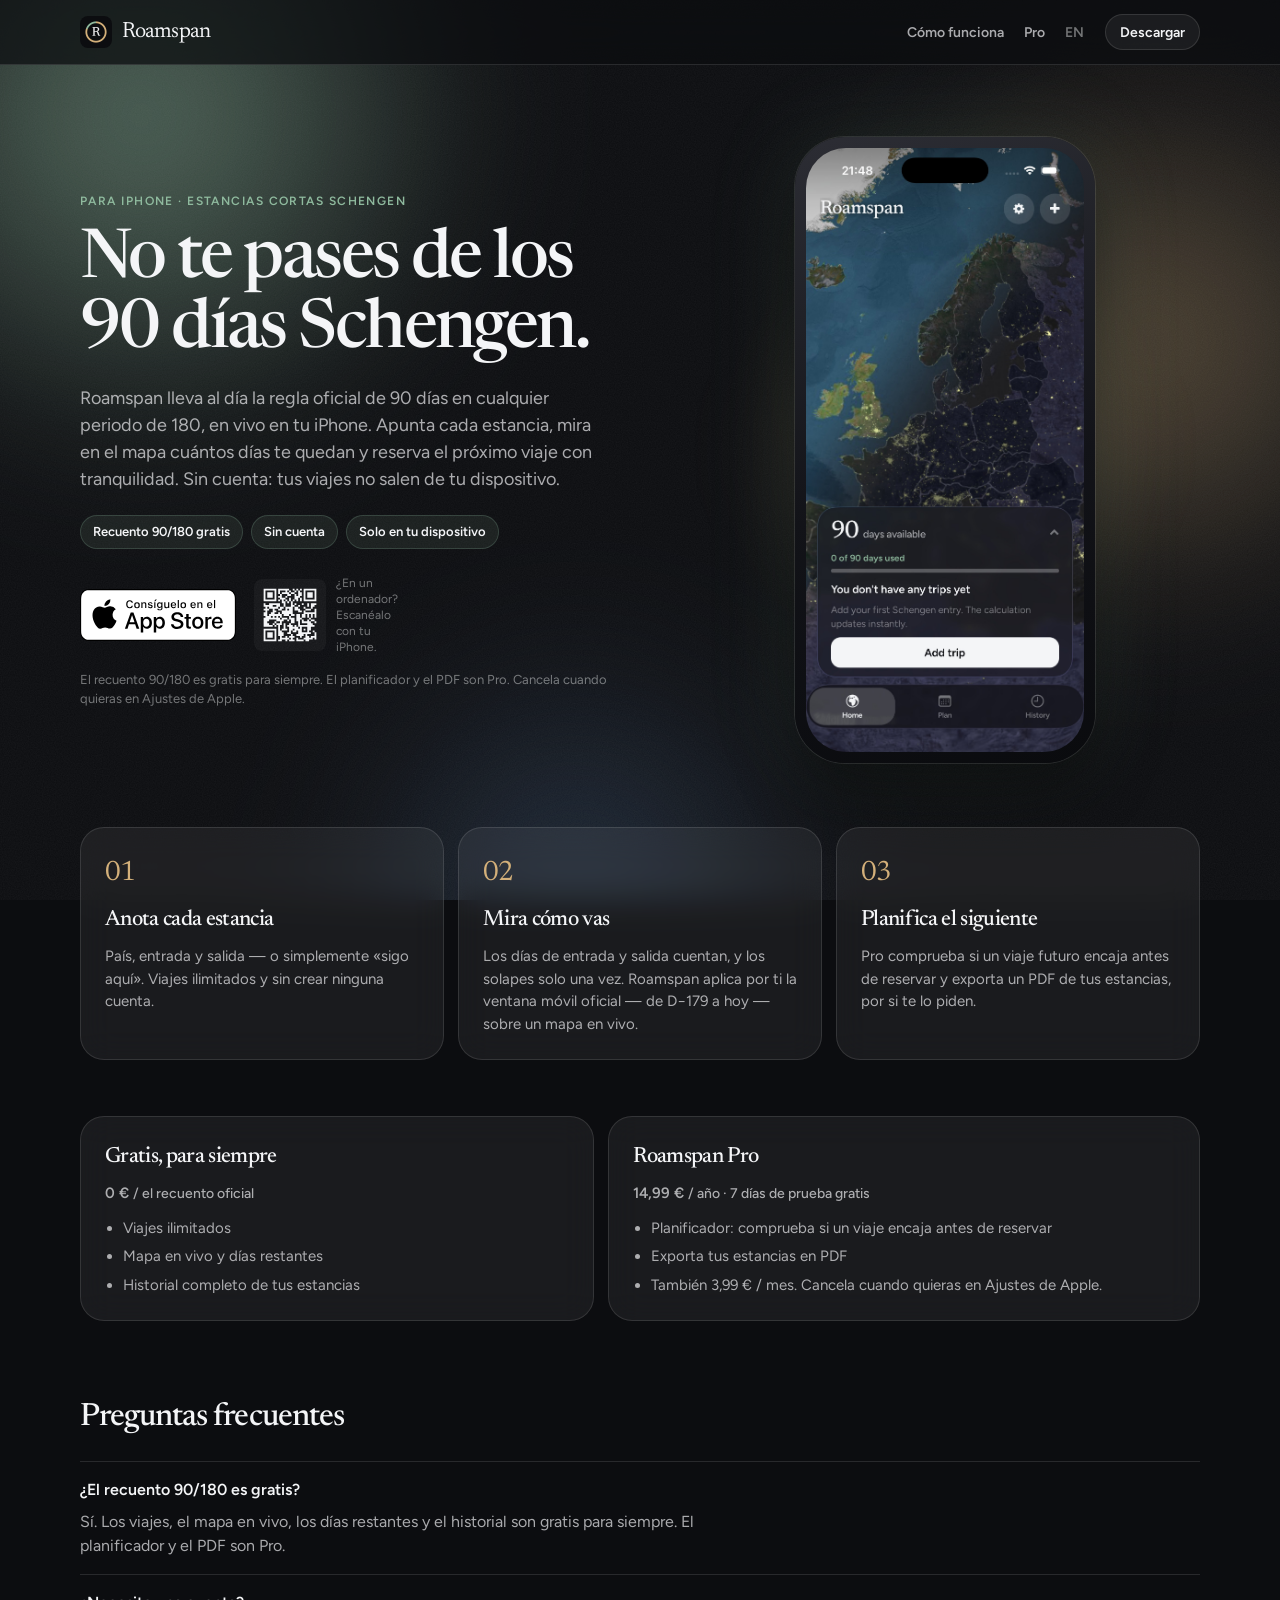
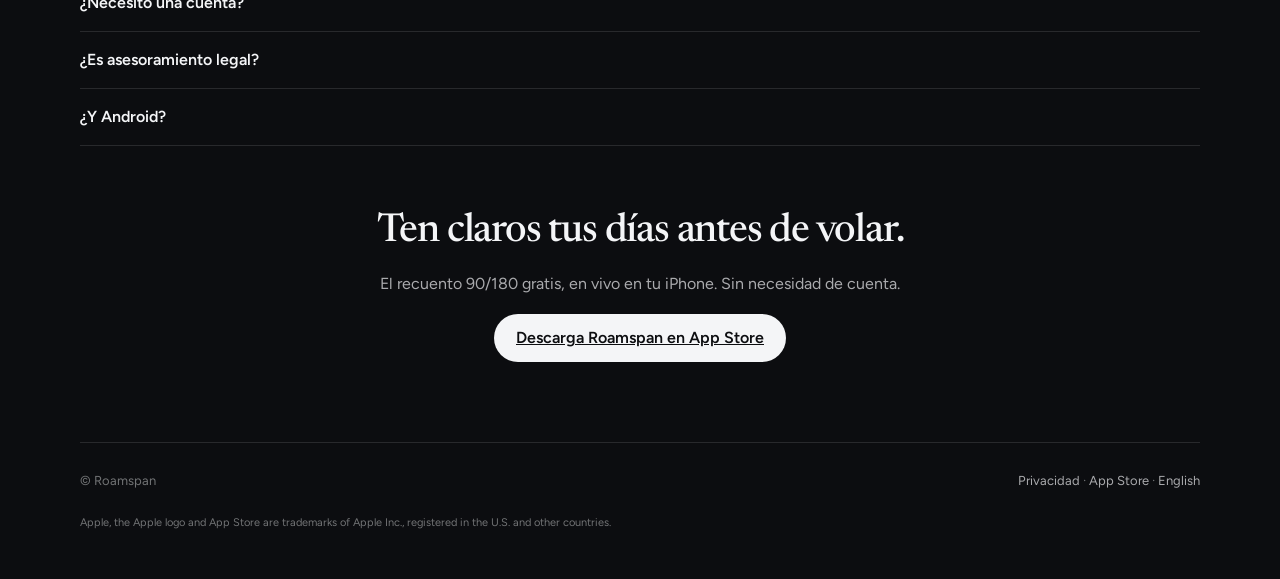
==== commit fef2efb6: "copy(web): pulido del copy de la home en EN y ES EN: lede orientado a beneficio (reservar con confia" ====
--- a/es/index.html
+++ b/es/index.html
@@ -43,28 +43,28 @@
   <main>
     <section class="wrap hero">
       <div class="hero-copy">
-        <p class="kicker">Para iPhone · estancia corta Schengen</p>
+        <p class="kicker">Para iPhone · estancias cortas Schengen</p>
         <h1>No te pases de los 90 días Schengen.</h1>
-        <p class="lede">La regla oficial de 90 días en cualquier periodo de 180, en vivo en tu iPhone. Añade cada estancia. Mira los días que te quedan en el mapa. Sin cuenta: tus viajes no salen del dispositivo.</p>
+        <p class="lede">Roamspan lleva al día la regla oficial de 90 días en cualquier periodo de 180, en vivo en tu iPhone. Apunta cada estancia, mira en el mapa cuántos días te quedan y reserva el próximo viaje con tranquilidad. Sin cuenta: tus viajes no salen de tu dispositivo.</p>
         <ul class="chips">
           <li>Recuento 90/180 gratis</li>
           <li>Sin cuenta</li>
-          <li>Solo en el dispositivo</li>
+          <li>Solo en tu dispositivo</li>
         </ul>
         <div class="cta-row">
           <a class="store-badge" href="https://apps.apple.com/app/id6804630253">
-            <img src="/badge-es.svg" alt="Descargar en App Store" height="52" width="156" />
+            <img src="/badge-es.svg" alt="Descárgalo en App Store" height="52" width="156" />
           </a>
           <div class="scan">
-            <img src="/qr.svg" width="72" height="72" alt="Código QR a App Store" />
-            <span>¿En un ordenador? Escanea con el iPhone.</span>
+            <img src="/qr.svg" width="72" height="72" alt="Código QR que enlaza a Roamspan en App Store" />
+            <span>¿En un ordenador? Escanéalo con tu iPhone.</span>
           </div>
         </div>
-        <p class="fine">El recuento 90/180 es gratis. Planner y PDF son Pro. Cancela en Ajustes de Apple.</p>
+        <p class="fine">El recuento 90/180 es gratis para siempre. El planificador y el PDF son Pro. Cancela cuando quieras en Ajustes de Apple.</p>
       </div>
       <div class="stage">
         <div class="phone">
-          <img src="/app-home.jpg" alt="Inicio de Roamspan: 90 días disponibles sobre el mapa Schengen" width="1206" height="2622" />
+          <img src="/app-home.jpg" alt="Pantalla de inicio de Roamspan: 90 días disponibles sobre un mapa en vivo del espacio Schengen" width="1206" height="2622" />
         </div>
       </div>
     </section>
@@ -73,17 +73,17 @@
       <article class="step">
         <p class="n">01</p>
         <h2>Anota cada estancia</h2>
-        <p>País, entrada, salida — o «sigo aquí». Viajes ilimitados. Sin crear cuenta.</p>
+        <p>País, entrada y salida — o simplemente «sigo aquí». Viajes ilimitados y sin crear ninguna cuenta.</p>
       </article>
       <article class="step">
         <p class="n">02</p>
-        <h2>Mira el recuento</h2>
-        <p>Entrada y salida cuentan. Los solapes, una vez. Ventana rolling D−179…hoy — la regla oficial, sobre el mapa.</p>
+        <h2>Mira cómo vas</h2>
+        <p>Los días de entrada y salida cuentan, y los solapes solo una vez. Roamspan aplica por ti la ventana móvil oficial — de D−179 a hoy — sobre un mapa en vivo.</p>
       </article>
       <article class="step">
         <p class="n">03</p>
         <h2>Planifica el siguiente</h2>
-        <p>Pro comprueba si el próximo viaje encaja antes de reservar, y exporta un PDF.</p>
+        <p>Pro comprueba si un viaje futuro encaja antes de reservar y exporta un PDF de tus estancias, por si te lo piden.</p>
       </article>
     </section>
 
@@ -94,45 +94,45 @@
         <ul>
           <li>Viajes ilimitados</li>
           <li>Mapa en vivo y días restantes</li>
-          <li>Historial de cada estancia</li>
+          <li>Historial completo de tus estancias</li>
         </ul>
       </article>
       <article class="card">
         <h3>Roamspan Pro</h3>
-        <p class="price">14,99 € <span>/ año · 7 días de prueba</span></p>
+        <p class="price">14,99 € <span>/ año · 7 días de prueba gratis</span></p>
         <ul>
-          <li>Planner: ¿encaja este viaje?</li>
-          <li>PDF de tus estancias</li>
+          <li>Planificador: comprueba si un viaje encaja antes de reservar</li>
+          <li>Exporta tus estancias en PDF</li>
           <li>También 3,99 € / mes. Cancela cuando quieras en Ajustes de Apple.</li>
         </ul>
       </article>
     </section>
 
     <section class="wrap faq">
-      <h2>Preguntas</h2>
+      <h2>Preguntas frecuentes</h2>
       <details open>
         <summary>¿El recuento 90/180 es gratis?</summary>
-        <p>Sí. Viajes, mapa, días restantes e historial son gratis. Planner y PDF son Pro.</p>
+        <p>Sí. Los viajes, el mapa en vivo, los días restantes y el historial son gratis para siempre. El planificador y el PDF son Pro.</p>
       </details>
       <details>
-        <summary>¿Hace falta cuenta?</summary>
-        <p>No. No hay inicio de sesión. Fechas, países y notas viven en este iPhone. Desinstalar la app los borra.</p>
+        <summary>¿Necesito una cuenta?</summary>
+        <p>No. No hay registro ni inicio de sesión. Tus fechas, países y notas viven en tu iPhone: si desinstalas la app, se borran.</p>
       </details>
       <details>
         <summary>¿Es asesoramiento legal?</summary>
-        <p>No. Roamspan es una herramienta de planificación. Las autoridades fronterizas tienen siempre la decisión definitiva. Los visados de corta duración, los permisos de residencia y algunas normas bilaterales se rigen por otros límites.</p>
+        <p>No. Roamspan es una herramienta de planificación y las autoridades fronterizas tienen siempre la última palabra. Los visados de corta duración, los permisos de residencia y algunas normas bilaterales se rigen por otros límites.</p>
       </details>
       <details>
-        <summary>¿Android?</summary>
-        <p>No en V1. Roamspan es para iPhone.</p>
+        <summary>¿Y Android?</summary>
+        <p>En la V1 no: de momento, Roamspan es solo para iPhone.</p>
       </details>
     </section>
 
     <section class="wrap end">
-      <h2>Cuéntalo antes de volar.</h2>
-      <p>90/180 gratis en el iPhone. Sin cuenta.</p>
+      <h2>Ten claros tus días antes de volar.</h2>
+      <p>El recuento 90/180 gratis, en vivo en tu iPhone. Sin necesidad de cuenta.</p>
       <div class="cta-row">
-        <a class="nav-cta" href="https://apps.apple.com/app/id6804630253">Abrir en App Store</a>
+        <a class="nav-cta" href="https://apps.apple.com/app/id6804630253">Descarga Roamspan en App Store</a>
       </div>
     </section>
   </main>
